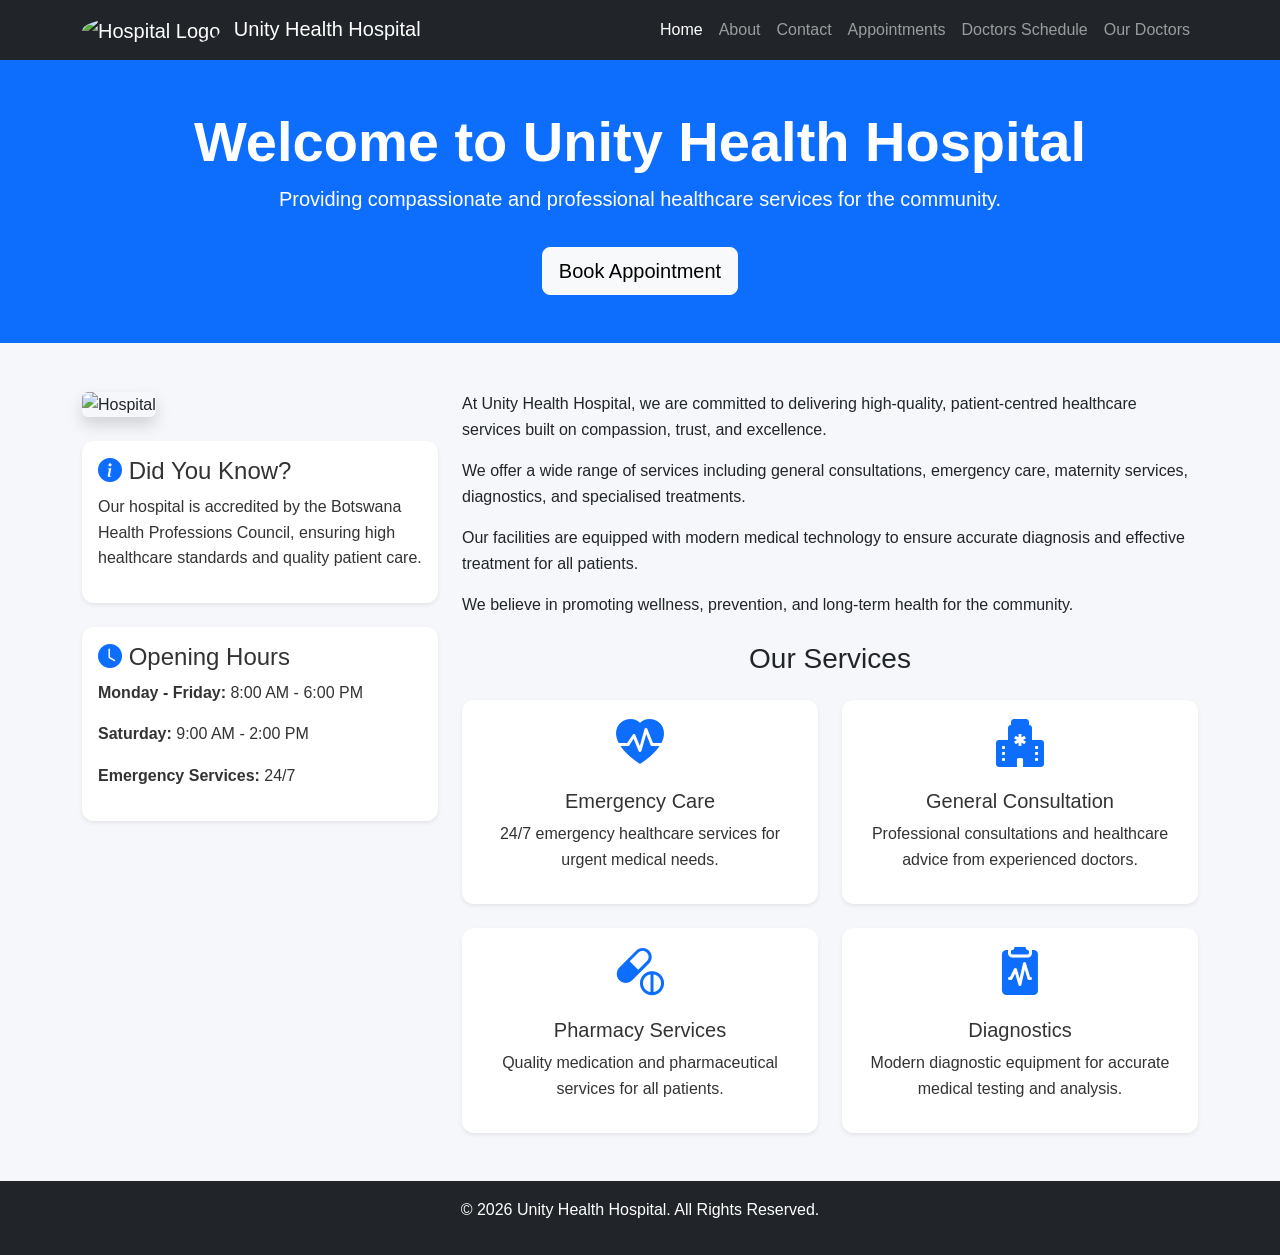
==== index.html @ fe19c256 "updated content" ====
<!DOCTYPE html>
<html lang="en">

<head>
<meta charset="UTF-8">
<meta name="viewport" content="width=device-width, initial-scale=1.0">

<title>Unity Health Hospital</title>

<!-- Bootstrap CSS -->
<link href="https://cdn.jsdelivr.net/npm/bootstrap@5.3.0/dist/css/bootstrap.min.css" rel="stylesheet">

<!-- Bootstrap Icons -->
<link rel="stylesheet"
href="https://cdn.jsdelivr.net/npm/bootstrap-icons@1.10.5/font/bootstrap-icons.css">

<!-- Custom CSS -->
<link rel="stylesheet" href="styles.css">

</head>

<body>

<!-- NAVBAR -->
<header>

<nav class="navbar navbar-expand-lg navbar-dark bg-dark">

<div class="container">

<a class="navbar-brand" href="index.html">

<img src="logo.jpg"
alt="Hospital Logo"
width="40"
height="40"
class="me-2">

Unity Health Hospital

</a>

<button class="navbar-toggler"
type="button"
data-bs-toggle="collapse"
data-bs-target="#navbarNav">

<span class="navbar-toggler-icon"></span>

</button>

<div class="collapse navbar-collapse" id="navbarNav">

<ul class="navbar-nav ms-auto">

<li class="nav-item">
<a class="nav-link active" href="index.html">Home</a>
</li>

<li class="nav-item">
<a class="nav-link" href="about.html">About</a>
</li>

<li class="nav-item">
<a class="nav-link" href="contact.html">Contact</a>
</li>

<li class="nav-item">
<a class="nav-link" href="appointments.html">Appointments</a>
</li>

<li class="nav-item">
<a class="nav-link" href="table.html">Doctors Schedule</a>
</li>

<li class="nav-item">
<a class="nav-link" href="doctors.html">Our Doctors</a>
</li>

</ul>

</div>
</div>
</nav>

</header>

<!-- HERO SECTION -->
<section class="bg-primary text-white text-center py-5">

<div class="container">

<h1 class="display-4 fw-bold">
Welcome to Unity Health Hospital
</h1>

<p class="lead">
Providing compassionate and professional healthcare services
for the community.
</p>

<a href="appointments.html"
class="btn btn-light btn-lg mt-3">

Book Appointment

</a>

</div>

</section>

<!-- MAIN CONTENT -->
<main class="container my-5">

<div class="row g-4">

<!-- SIDEBAR -->
<aside class="col-md-4">

<!-- IMAGE -->
<section class="mb-4">

<img src="hero image home.jpg"
alt="Hospital"
class="img-fluid rounded shadow">

</section>

<!-- INFO CARD -->
<section class="card shadow-sm mb-4">

<div class="card-body">

<h4>
<i class="bi bi-info-circle-fill text-primary"></i>
Did You Know?
</h4>

<p>
Our hospital is accredited by the Botswana Health Professions Council,
ensuring high healthcare standards and quality patient care.
</p>

</div>

</section>

<!-- OPENING HOURS -->
<section class="card shadow-sm">

<div class="card-body">

<h4>
<i class="bi bi-clock-fill text-primary"></i>
Opening Hours
</h4>

<p><strong>Monday - Friday:</strong> 8:00 AM - 6:00 PM</p>

<p><strong>Saturday:</strong> 9:00 AM - 2:00 PM</p>

<p><strong>Emergency Services:</strong> 24/7</p>

</div>

</section>

</aside>

<!-- MAIN CONTENT AREA -->
<section class="col-md-8">

<!-- WELCOME -->
<article class="mb-4">


<p>
At Unity Health Hospital, we are committed to delivering
high-quality, patient-centred healthcare services built on
compassion, trust, and excellence.
</p>

<p>
We offer a wide range of services including general consultations,
emergency care, maternity services, diagnostics, and specialised treatments.
</p>

<p>
Our facilities are equipped with modern medical technology
to ensure accurate diagnosis and effective treatment for all patients.
</p>

<p>
We believe in promoting wellness, prevention,
and long-term health for the community.
</p>

</article>



<!-- SERVICES -->
<section>

<h3 class="mb-4 text-center">
Our Services
</h3>

<div class="row g-4">

<!-- CARD 1 -->
<div class="col-md-6">

<div class="card shadow-sm h-100 text-center p-3">

<i class="bi bi-heart-pulse-fill display-5 text-primary"></i>

<h5 class="mt-3">Emergency Care</h5>

<p>
24/7 emergency healthcare services for urgent medical needs.
</p>

</div>
</div>

<!-- CARD 2 -->
<div class="col-md-6">

<div class="card shadow-sm h-100 text-center p-3">

<i class="bi bi-hospital-fill display-5 text-primary"></i>

<h5 class="mt-3">General Consultation</h5>

<p>
Professional consultations and healthcare advice from experienced doctors.
</p>

</div>
</div>

<!-- CARD 3 -->
<div class="col-md-6">

<div class="card shadow-sm h-100 text-center p-3">

<i class="bi bi-capsule-pill display-5 text-primary"></i>

<h5 class="mt-3">Pharmacy Services</h5>

<p>
Quality medication and pharmaceutical services for all patients.
</p>

</div>
</div>

<!-- CARD 4 -->
<div class="col-md-6">

<div class="card shadow-sm h-100 text-center p-3">

<i class="bi bi-clipboard2-pulse-fill display-5 text-primary"></i>

<h5 class="mt-3">Diagnostics</h5>

<p>
Modern diagnostic equipment for accurate medical testing and analysis.
</p>

</div>
</div>

</div>

</section>

</section>

</div>

</main>

<!-- FOOTER -->
<footer class="bg-dark text-white text-center p-3">

<p>&copy; 2026 Unity Health Hospital. All Rights Reserved.</p>

</footer>

<!-- Bootstrap JS -->
<script src="https://cdn.jsdelivr.net/npm/bootstrap@5.3.0/dist/js/bootstrap.bundle.min.js"></script>

</body>
</html>
---- styles.css ----
body {
    background-color:#f5f7fa;
    font-family: Arial, sans-serif;
    margin: 0;
    padding: 0;
    line-height: 1.6;

}
.navbar-nav .nav-link {
    transition: 0.3s;
}
.navbar-nav .nav-link:hover {
    color: #007bff
}
.doctor-img {
    height: 250px;
    object-fit: cover;
}
.card {
    background-color:white;
    color: #333;
    border: none;
    border-radius: 12px;
    transition: 0.3s;
    box-shadow: 0 4px 10px rgba(0, 0, 0, 0.1)
}
.card:hover {
    transform: translateY(-8px);

}
img {
    border: none;
    border-radius: 0;
}
footer {
    background-color: #212529;
    color: white;
    text-align: center;
    padding: 15px;
    position: 15px 0;
}
p {
    font-size: 1em;
}
/* HERO CONTAINER */
.hero {
  position: relative;
  width: 100%;
  height: 80vh;
  overflow: hidden;
}

/* IMAGE */
.hero-img {
  width: 100%;
  height: 100%;
  object-fit: cover;
}

/* TEXT ON TOP OF IMAGE */
.hero-text {
  position: absolute;
  top: 50%;
  left: 10%;
  transform: translateY(-50%);
  color: white;
  background: rgba(0, 0, 0, 0.5);
  padding: 25px;
  border-radius: 10px;
  max-width: 500px;
}
.location-map {
  width: 100%;
  height: 300px; /* match your design */
}

.location-map iframe {
  width: 100%;
  height: 100%;
  border: none;
  border-radius: 8px;
}
.navbar-brand img {
  border-radius: 50%; /* makes it circular */
}

body{
    animation: fadeIn 0.8s ease-in;
}

@keyframes fadeIn{
    from{
        opacity:0;
        transform: translateY(10px);
    }

    to{
        opacity:1;
        transform: translateY(0);
    }
}
/* MOBILE DEVICES */
@media (max-width: 768px) {

    h1 {
        font-size: 28px;
        text-align: center;
    }

    h2 {
        font-size: 24px;
        text-align: center;
    }

    p {
        font-size: 15px;
        text-align: center;
    }

    .navbar-brand {
        font-size: 18px;
    }

    .doctor-img {
        height: 250px;
        object-fit: cover;
    }

    .card {
        margin-bottom: 20px;
    }

    footer {
        font-size: 14px;
    }

}
/* APPOINTMENT FORM MOBILE */
@media (max-width: 768px) {

    form {
        width: 100%;
    }

    .form-control,
    .form-select,
    .btn {
        width: 100% !important;
    }

}
.doctor-img {
    height: 300px;
    object-fit: cover;
}
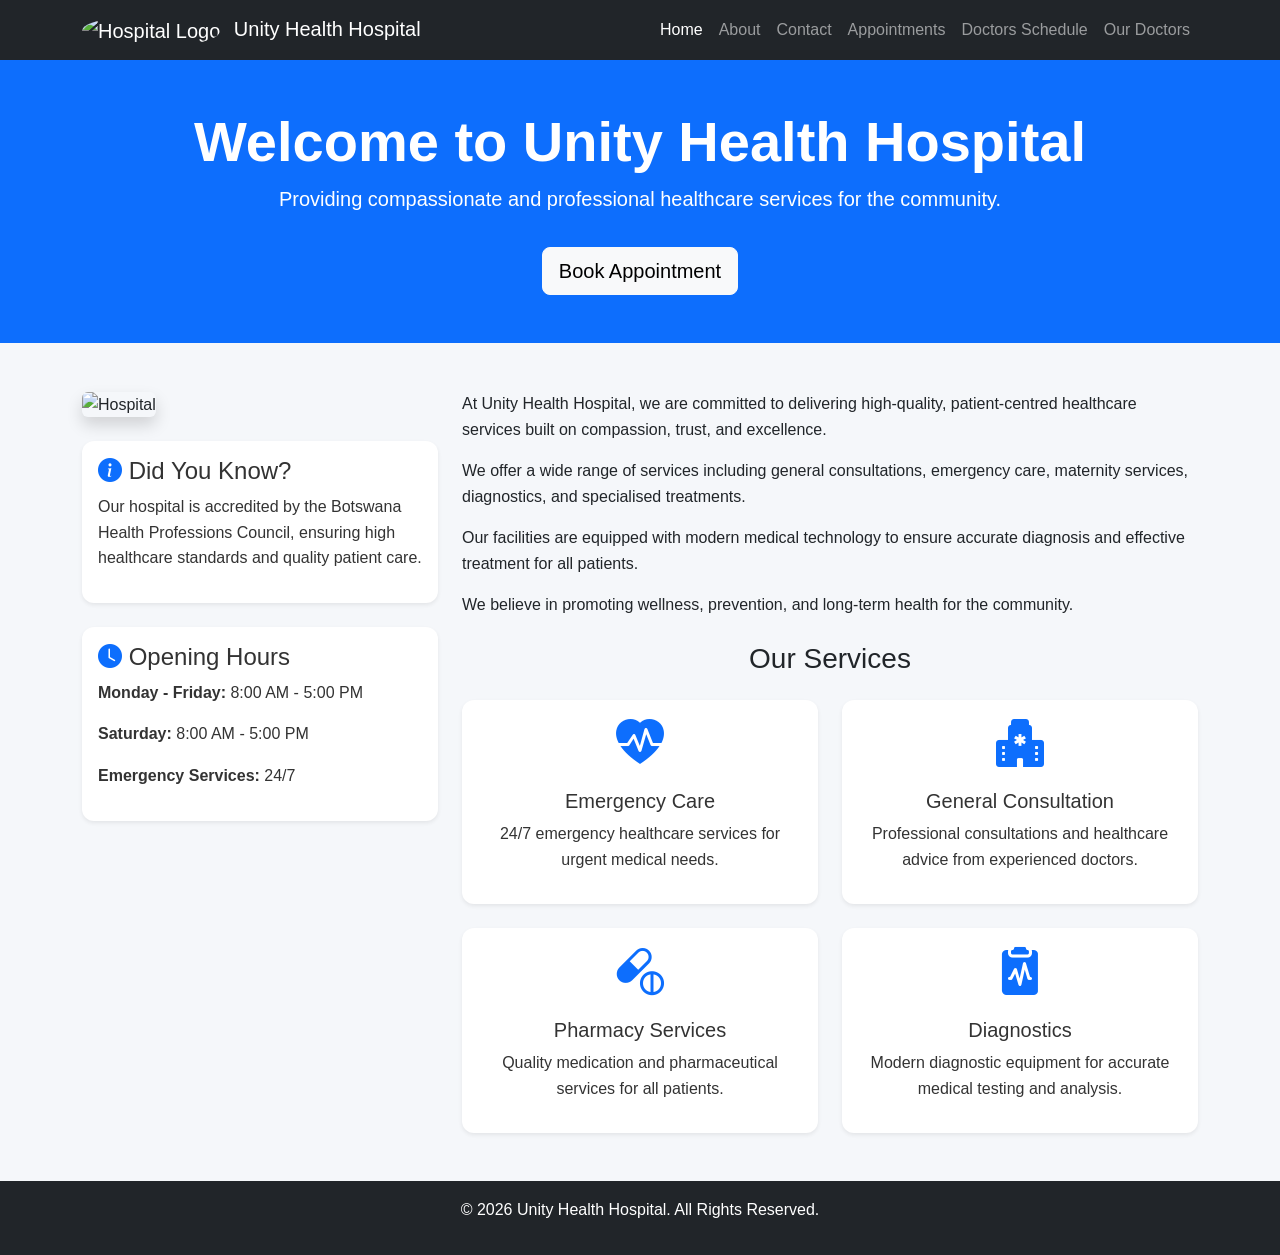
==== commit 180f94fa: "updated content" ====
--- a/index.html
+++ b/index.html
@@ -156,9 +156,9 @@
 Opening Hours
 </h4>
 
-<p><strong>Monday - Friday:</strong> 8:00 AM - 6:00 PM</p>
-
-<p><strong>Saturday:</strong> 9:00 AM - 2:00 PM</p>
+<p><strong>Monday - Friday:</strong> 8:00 AM - 5:00 PM</p>
+
+<p><strong>Saturday:</strong> 8:00 AM - 5:00 PM</p>
 
 <p><strong>Emergency Services:</strong> 24/7</p>
 
@@ -286,7 +286,7 @@
 <!-- FOOTER -->
 <footer class="bg-dark text-white text-center p-3">
 
-<p>&copy; 2026 Unity Health Hospital. All Rights Reserved.</p>
+<p>&copy 2026 Unity Health Hospital. All Rights Reserved.</p>
 
 </footer>
 
--- a/styles.css
+++ b/styles.css
@@ -38,11 +38,12 @@
     text-align: center;
     padding: 15px;
     position: 15px 0;
+
 }
+
 p {
     font-size: 1em;
 }
-/* HERO CONTAINER */
 .hero {
   position: relative;
   width: 100%;
@@ -50,14 +51,12 @@
   overflow: hidden;
 }
 
-/* IMAGE */
 .hero-img {
   width: 100%;
   height: 100%;
   object-fit: cover;
 }
 
-/* TEXT ON TOP OF IMAGE */
 .hero-text {
   position: absolute;
   top: 50%;
@@ -99,7 +98,6 @@
         transform: translateY(0);
     }
 }
-/* MOBILE DEVICES */
 @media (max-width: 768px) {
 
     h1 {
@@ -135,7 +133,6 @@
     }
 
 }
-/* APPOINTMENT FORM MOBILE */
 @media (max-width: 768px) {
 
     form {
@@ -145,11 +142,16 @@
     .form-control,
     .form-select,
     .btn {
-        width: 100% !important;
+        width: 100%;
     }
 
 }
 .doctor-img {
+    width: 100%;
     height: 300px;
     object-fit: cover;
+}
+img {
+    max-width: 100%;
+    height: auto;
 }
